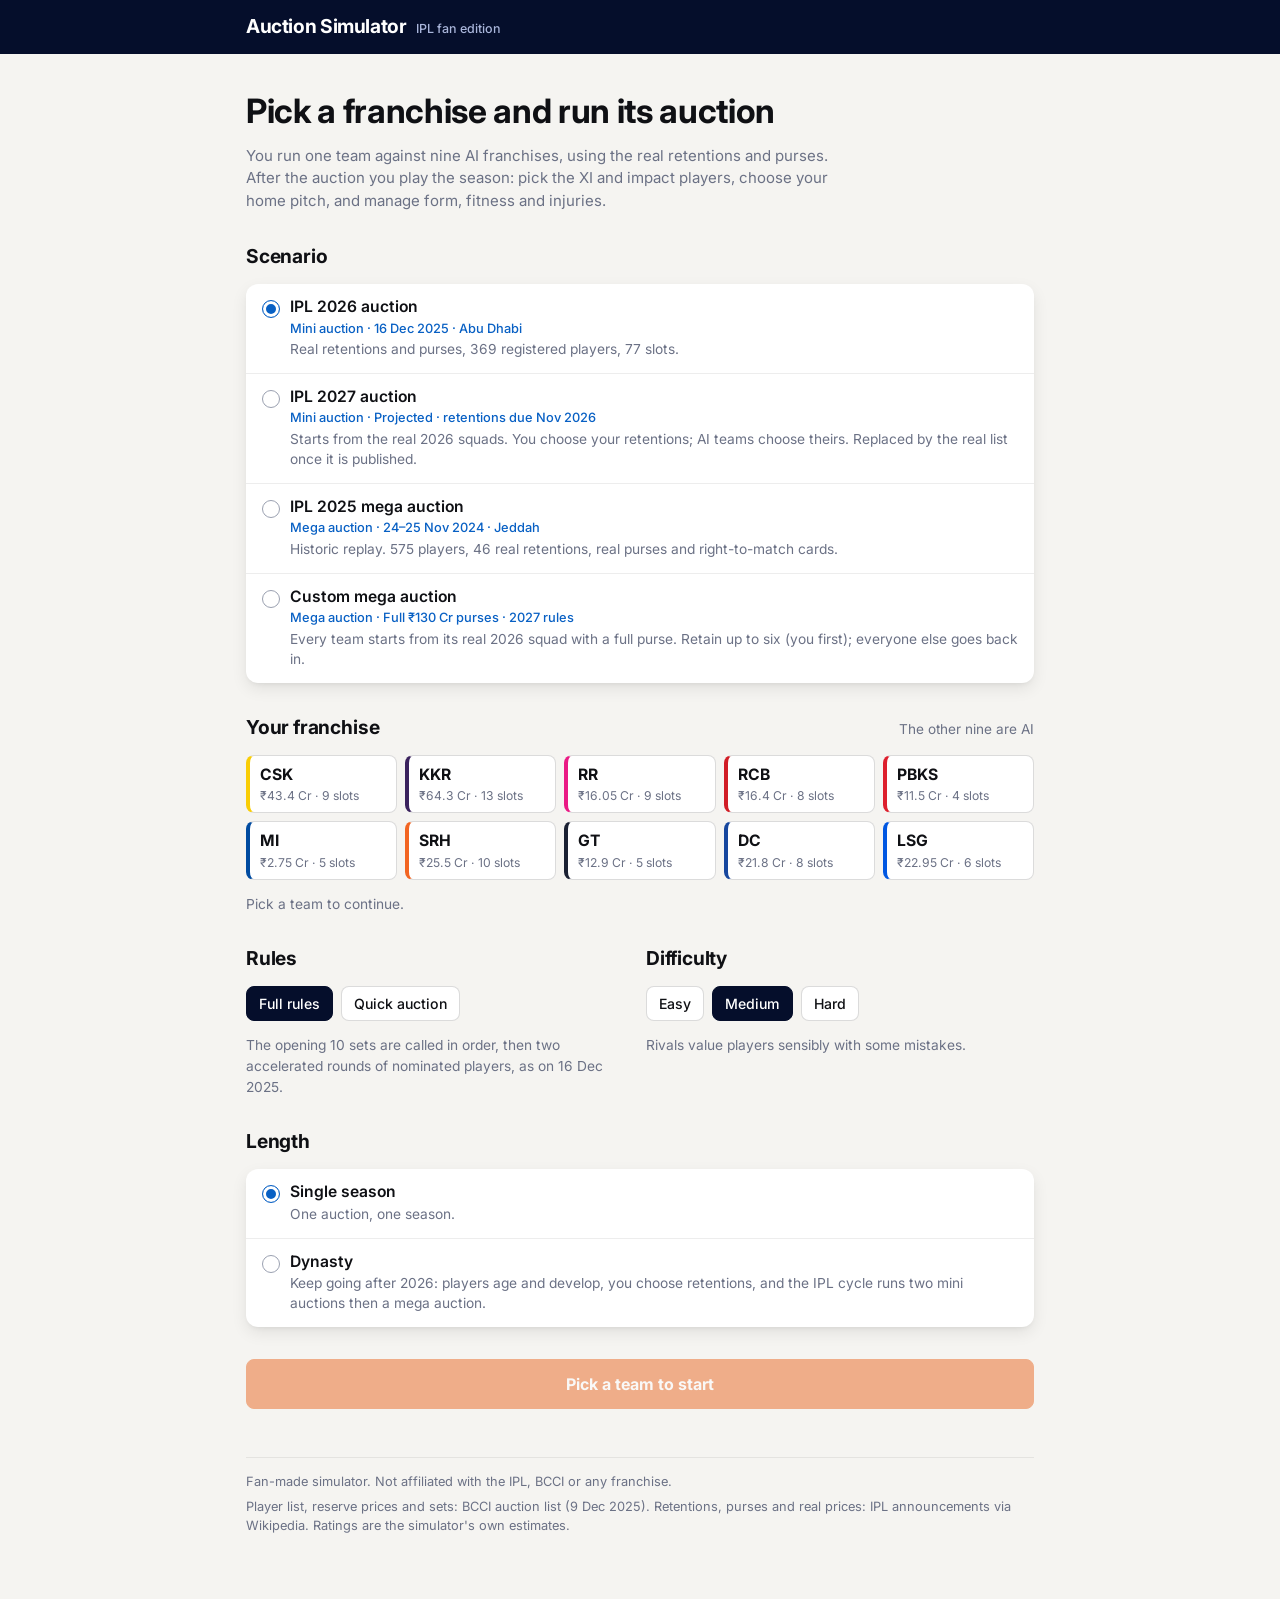
==== index.html @ 77803d9a "IPL Auction Simulator: auction, season, dynasty mode and trade windows Co-Authored-By: Claude Opus 5" ====
<!doctype html>
<html lang="en">
<head>
<meta charset="utf-8">
<meta name="viewport" content="width=device-width, initial-scale=1, viewport-fit=cover">
<title>IPL Auction Simulator</title>
<meta name="description" content="Run one IPL franchise through the real IPL 2026 auction against nine AI teams, then play the season.">
<link rel="preconnect" href="https://fonts.googleapis.com">
<link rel="preconnect" href="https://fonts.gstatic.com" crossorigin>
<link rel="stylesheet" href="https://fonts.googleapis.com/css2?family=Inter:wght@400;500;600;700;800&display=swap">
<link rel="stylesheet" href="css/app.css">
</head>
<body>
<div id="app"><p style="padding:32px 0;color:#8b94a7">Loading the auction room…</p></div>
<script type="module" src="js/ui/app.js"></script>
</body>
</html>
---- css/app.css ----
/* Layout follows a cricket stats site: a slim dark-navy bar on top, then a centred column (max 820px) of
   white cards with soft shadows on an off-white page. One sans family (Inter); weight does the work.
   Tiny uppercase grey labels, outlined chips for filters, blue result text, scorecard tables with a pale
   header row. IPL orange is kept for the main action only; team colours appear as thin stripes. */
:root {
  --navy: #050e2b;
  --navy-2: #0d1d4a;
  --navy-ink: #ffffff;
  --bid-bg: #050e2b;
  --bg: #f5f4f1;
  --surface: #ffffff;
  --surface-2: #f6f6f6;
  --surface-3: #ebebeb;
  --line: rgba(0, 0, 0, 0.14);
  --line-soft: rgba(0, 0, 0, 0.07);
  --text: #0f1014;
  --body: #4b5166;
  --muted: #6b7185;
  --faint: #9aa0b0;
  --accent: #e8590c;
  --accent-hover: #cf4f0a;
  --accent-ink: #ffffff;
  --accent-2: #d99a00;
  --data: #0860c4;
  --purple: #6a3fa3;
  --good: #11804a;
  --warn: #b26a00;
  --bad: #e5332a;
  --shadow: 0 3px 6px -4px rgba(0, 0, 0, 0.12), 0 6px 16px 0 rgba(0, 0, 0, 0.08);
  --font: 'Inter', -apple-system, 'Segoe UI', system-ui, sans-serif;
  --font-display: var(--font);
  --font-body: var(--font);
  --font-mono: ui-monospace, Menlo, monospace;
  --r: 12px;
  --r-sm: 8px;
  color-scheme: light;
}
@media (prefers-color-scheme: dark) {
  :root:not([data-theme="light"]) {
    --navy: #030a20; --navy-2: #0d1d4a; --navy-ink: #ffffff; --bid-bg: #0f2560;
    --bg: #040b1f; --surface: #08132e; --surface-2: #0c1a3c; --surface-3: #14254d;
    --line: rgba(255, 255, 255, 0.16); --line-soft: rgba(255, 255, 255, 0.08); --text: #f2f4f8; --body: #c3cbe0; --muted: #98a3c2; --faint: #6f7ca3;
    --accent: #ff7a2f; --accent-hover: #ff8d4d; --accent-ink: #1b0b00; --accent-2: #f5b82e; --data: #5ea3ff; --purple: #b18cf0;
    --good: #43c47f; --warn: #f0b33a; --bad: #ff6b6b; --shadow: 0 6px 18px rgba(0, 0, 0, 0.35);
    color-scheme: dark;
  }
}
:root[data-theme="dark"] {
  --navy: #030a20; --navy-2: #0d1d4a; --navy-ink: #ffffff; --bid-bg: #0f2560;
  --bg: #040b1f; --surface: #08132e; --surface-2: #0c1a3c; --surface-3: #14254d;
  --line: rgba(255, 255, 255, 0.16); --line-soft: rgba(255, 255, 255, 0.08); --text: #f2f4f8; --body: #c3cbe0; --muted: #98a3c2; --faint: #6f7ca3;
  --accent: #ff7a2f; --accent-hover: #ff8d4d; --accent-ink: #1b0b00; --accent-2: #f5b82e; --data: #5ea3ff; --purple: #b18cf0;
  --good: #43c47f; --warn: #f0b33a; --bad: #ff6b6b; --shadow: 0 6px 18px rgba(0, 0, 0, 0.35);
  color-scheme: dark;
}

* { box-sizing: border-box; }
html, body { margin: 0; }
body { background: var(--bg); color: var(--body); font: 15px/1.5 var(--font); -webkit-font-smoothing: antialiased; min-height: 100vh; }
button, input, select, textarea { font: inherit; color: inherit; }
a { color: var(--data); text-decoration: none; }
a:hover { text-decoration: underline; }
:focus-visible { outline: 2px solid var(--data); outline-offset: 2px; }
.num, .money, td.r { font-variant-numeric: tabular-nums; }
.mono { font-family: var(--font-mono); font-size: 0.8em; }
.muted { color: var(--muted); }
.good { color: var(--good); } .bad { color: var(--bad); } .gold, .accent { color: var(--accent); } .warn { color: var(--warn); }
strong { color: var(--text); font-weight: 600; }

#app { max-width: 820px; margin: 0 auto; padding-inline: 16px; padding-block: 0 64px; }

/* ---------- type ---------- */
h1, h2, h3 { color: var(--text); margin: 0; text-wrap: balance; letter-spacing: -0.01em; }
h1 { font: 700 clamp(1.6rem, 4.5vw, 2.1rem)/1.15 var(--font); }
h2 { font: 700 1.35rem/1.2 var(--font); }
h3 { font: 600 1.05rem/1.3 var(--font); }
.display { font-weight: 700; color: var(--text); }
/* Small uppercase grey labels, as on match cards ("RESULT", "LIVE"). */
.eyebrow { font: 600 0.69rem/1.2 var(--font); color: var(--muted); text-transform: uppercase; letter-spacing: 0.03em; }
p { margin: 0; max-width: 68ch; }

/* ---------- structure ---------- */
.stack { display: flex; flex-direction: column; gap: 14px; }
.stack-lg { display: flex; flex-direction: column; gap: 32px; }
.row { display: flex; gap: 10px; align-items: center; flex-wrap: wrap; }
.spread { display: flex; justify-content: space-between; align-items: center; gap: 12px; flex-wrap: wrap; }
.grid-2 { display: grid; grid-template-columns: repeat(auto-fit, minmax(240px, 1fr)); gap: 12px; }
.grid-3 { display: grid; grid-template-columns: repeat(auto-fit, minmax(170px, 1fr)); gap: 12px; }
.panel { background: var(--surface); border-radius: var(--r); padding: 16px; min-width: 0; box-shadow: var(--shadow); }
.panel-flat { background: var(--surface); border-radius: var(--r); padding: 12px 16px; min-width: 0; box-shadow: var(--shadow); }
.section-head { display: flex; align-items: baseline; justify-content: space-between; gap: 12px; padding-bottom: 2px; }
.section-head h3 { font: 700 1.2rem/1.25 var(--font); color: var(--text); }
.scroll-x { overflow-x: auto; -webkit-overflow-scrolling: touch; }

/* Header: slim dark-navy bar across the full width. */
.masthead {
  display: flex; align-items: center; justify-content: space-between; gap: 12px; min-height: 54px; margin-bottom: 24px;
  background: var(--navy); color: var(--navy-ink); box-shadow: 0 0 0 100vmax var(--navy); clip-path: inset(0 -100vmax);
}
.masthead .tag { color: #c7d0ea; font-weight: 500; font-size: 0.85rem; }
.brand { display: flex; align-items: baseline; gap: 10px; text-decoration: none; color: var(--navy-ink); }
.brand:hover { text-decoration: none; }
.brand-name { font: 700 1.2rem/1 var(--font); letter-spacing: -0.02em; }
.brand-sub { font: 500 0.78rem/1 var(--font); color: #a9b5da; }

/* ---------- controls ---------- */
.btn {
  appearance: none; border: 1px solid var(--line); background: var(--surface); color: var(--text); border-radius: var(--r-sm);
  padding: 8px 16px; font-weight: 600; cursor: pointer; display: inline-flex; align-items: center; justify-content: center; gap: 8px;
  min-height: 42px; text-align: center; transition: background 0.12s, border-color 0.12s;
}
.btn:hover:not(:disabled) { background: var(--surface-2); }
.btn:disabled { opacity: 0.45; cursor: not-allowed; }
.btn-primary { background: var(--accent); border-color: var(--accent); color: var(--accent-ink); }
.btn-primary:hover:not(:disabled) { background: var(--accent-hover); border-color: var(--accent-hover); }
.btn-ghost { background: transparent; border-color: transparent; color: var(--data); }
.btn-ghost:hover:not(:disabled) { background: var(--surface-2); }
.btn-sm { min-height: 32px; padding: 4px 12px; font-size: 0.86rem; }
.btn-block { width: 100%; }

/* Filters and toggles are a row of outlined chips. */
.seg { align-self: flex-start; display: inline-flex; flex-wrap: wrap; gap: 8px; }
.seg button { border: 1px solid var(--line); background: var(--surface); padding: 6px 12px; cursor: pointer; font-weight: 500; font-size: 0.88rem; min-height: 34px; color: var(--text); border-radius: var(--r-sm); }
.seg button:hover { background: var(--surface-2); }
.seg button[aria-pressed="true"] { background: var(--navy); border-color: var(--navy); color: var(--navy-ink); }
:root[data-theme="dark"] .seg button[aria-pressed="true"] { background: var(--navy-ink); border-color: var(--navy-ink); color: var(--navy); }
@media (prefers-color-scheme: dark) { :root:not([data-theme="light"]) .seg button[aria-pressed="true"] { background: var(--navy-ink); border-color: var(--navy-ink); color: var(--navy); } }

/* Choices: one card, rows inside with a radio marker. */
.choice-grid { display: flex; flex-direction: column; background: var(--surface); border-radius: var(--r); box-shadow: var(--shadow); overflow: hidden; }
.choice {
  position: relative; text-align: left; border: 0; border-bottom: 1px solid var(--line-soft); background: transparent; border-radius: 0;
  padding: 13px 16px 13px 44px; cursor: pointer; display: flex; flex-direction: column; gap: 2px; min-width: 0;
}
.choice:last-child { border-bottom: 0; }
.choice::before { content: ''; position: absolute; left: 16px; top: 16px; width: 16px; height: 16px; border-radius: 50%; border: 1.5px solid var(--faint); background: var(--surface); }
.choice:hover:not(:disabled) { background: var(--surface-2); }
.choice[aria-pressed="true"]::before { border-color: var(--data); box-shadow: inset 0 0 0 3px var(--surface), inset 0 0 0 8px var(--data); }
.choice:disabled { cursor: not-allowed; opacity: 0.5; }
.choice .title { font: 600 0.98rem/1.3 var(--font); color: var(--text); }
.choice small { color: var(--muted); font-size: 0.86rem; line-height: 1.45; }
.choice small.when { color: var(--data); font-weight: 500; font-size: 0.8rem; }

/* Labels are quiet text separated by dots. */
.tag { display: inline; font: 500 0.78rem/1.3 var(--font); color: var(--muted); white-space: nowrap; }
.tag + .tag::before { content: '·'; margin: 0 6px; color: var(--faint); }
.tag-gold, .tag-accent { color: var(--accent); }
.tag-good { color: var(--good); }
.tag-bad { color: var(--bad); }
.tag-warn { color: var(--warn); }
.tag-data { color: var(--data); }
.os { font: 600 0.62rem/1 var(--font); color: var(--muted); border: 1px solid var(--line); border-radius: 4px; padding: 1px 3px; vertical-align: 0.15em; margin-left: 4px; }

/* Team picks: chips with a team-colour stripe. */
.team-grid { display: grid; grid-template-columns: repeat(5, minmax(0, 1fr)); gap: 8px; }
@media (max-width: 560px) { .team-grid { grid-template-columns: repeat(2, minmax(0, 1fr)); } }
.team-pick { text-align: left; border: 1px solid var(--line); border-left: 4px solid var(--c1, var(--line)); border-radius: var(--r-sm); background: var(--surface); padding: 8px 10px; cursor: pointer; display: flex; gap: 8px; align-items: flex-start; }
.team-pick .badge { display: none; }
.team-pick:hover { background: var(--surface-2); }
.team-pick[aria-pressed="true"] { border-color: var(--data); border-left-color: var(--c1); box-shadow: 0 0 0 1px var(--data); }
.team-pick strong { font: 700 0.98rem/1.1 var(--font); }
.team-pick .nm { font-size: 0.76rem; line-height: 1.3; color: var(--muted); margin-top: 2px; }

/* Team colour mark: a thin two-tone stripe. */
.badge { --c1: #444; --c2: #888; flex: none; display: inline-block; width: 5px; height: 32px; border-radius: 2px; background: linear-gradient(var(--c1) 0 72%, var(--c2) 72%); vertical-align: middle; }
.badge-sm { width: 4px; height: 1.1em; }
.chip { display: inline-flex; align-items: center; gap: 7px; font-weight: 600; color: var(--text); }

/* ---------- tables (scorecard style) ---------- */
table { border-collapse: collapse; width: 100%; font-size: 0.9rem; }
th { text-align: left; font: 600 0.7rem/1.2 var(--font); color: var(--muted); text-transform: uppercase; letter-spacing: 0.02em; padding: 8px; background: var(--surface-2); white-space: nowrap; }
td { padding: 9px 8px; border-bottom: 1px solid var(--line-soft); vertical-align: middle; color: var(--text); }
td.r, th.r { text-align: right; }
td.muted, td .muted { color: var(--muted); }
tr.me td { background: color-mix(in srgb, var(--data) 7%, var(--surface)); }
tr.me td:first-child { box-shadow: inset 3px 0 0 var(--data); }
tr:last-child td { border-bottom: 0; }

/* ---------- purse strip ---------- */
.strip { position: sticky; top: env(safe-area-inset-top, 0px); z-index: 5; margin-inline: -16px; margin-top: -24px; margin-bottom: 4px; padding: 9px 16px; background: var(--surface); box-shadow: 0 1px 0 var(--line-soft), 0 4px 10px -8px rgba(0, 0, 0, 0.3); }
.strip-inner { display: flex; gap: 14px; align-items: center; justify-content: space-between; flex-wrap: wrap; }
.stat { display: flex; flex-direction: column; gap: 3px; min-width: 0; }
.stat .k { font: 600 0.66rem/1.2 var(--font); color: var(--muted); text-transform: uppercase; letter-spacing: 0.03em; }
.stat .v { font: 700 1.2rem/1 var(--font); color: var(--text); font-variant-numeric: tabular-nums; letter-spacing: -0.01em; }
.stat .v.accent, .stat .v.gold { color: var(--data); }
.stats { display: flex; gap: 24px; flex-wrap: wrap; }

/* ---------- meters (form, fitness, chemistry) ---------- */
.meter { display: inline-grid; grid-template-columns: repeat(10, 1fr); gap: 2px; width: 64px; height: 6px; vertical-align: middle; }
.meter > i { background: var(--surface-3); border-radius: 1px; }
.meter > i.on { background: var(--m, var(--data)); }
.meter-lg { width: 130px; height: 8px; }
.meter-l { display: inline-flex; align-items: center; gap: 6px; margin-right: 14px; font-size: 0.76rem; color: var(--muted); white-space: nowrap; }
.meter-l .ml { font-weight: 600; text-transform: uppercase; letter-spacing: 0.03em; font-size: 0.64rem; }
.meter-l .mv { color: var(--text); font-weight: 600; min-width: 2.4em; }
tr.group td { background: transparent; padding: 14px 8px 6px; font: 700 0.7rem/1.2 var(--font); text-transform: uppercase; letter-spacing: 0.04em; color: var(--data); border-bottom: 1px solid var(--line-soft); }
.meter-row { display: grid; grid-template-columns: auto 1fr auto; gap: 10px; align-items: center; font-size: 0.86rem; }

/* ---------- lot card ---------- */
.lot { position: relative; background: var(--surface); border-radius: var(--r); overflow: hidden; box-shadow: var(--shadow); }
.lot-top { padding: 16px 18px 12px; display: flex; flex-direction: column; gap: 8px; }
.lot-meta { display: flex; gap: 0; flex-wrap: wrap; align-items: center; }
.lot-name { font: 800 clamp(1.9rem, 6.5vw, 2.6rem)/1.05 var(--font); color: var(--text); letter-spacing: -0.025em; }
.lot-sub { color: var(--muted); font-size: 0.92rem; }
.bars { display: grid; grid-template-columns: auto 1fr auto; gap: 6px 10px; align-items: center; font-size: 0.84rem; color: var(--muted); }
.bars .num { color: var(--text); font-weight: 600; }
.bar { height: 6px; background: var(--surface-3); border-radius: 3px; overflow: hidden; }
.bar > i { display: block; height: 100%; background: var(--faint); border-radius: 3px; }
.bar.hi > i { background: var(--data); }
.lot-bid { padding: 14px 18px 16px; display: grid; grid-template-columns: 1fr auto; gap: 14px; align-items: end; background: var(--bid-bg); color: var(--navy-ink); }
.lot-bid .eyebrow, .lot-bid .muted, .lot-bid .why { color: #b4bfdf; }
.lot-bid strong, .lot-bid .holder { color: var(--navy-ink); }
.lot-bid .tag { color: #9ec5ff; }
.lot-bid .btn:not(.btn-primary) { background: transparent; color: var(--navy-ink); border-color: rgba(255, 255, 255, 0.28); }
.lot-bid .btn:not(.btn-primary):hover:not(:disabled) { background: rgba(255, 255, 255, 0.08); }
.price { font: 800 clamp(2.4rem, 10vw, 3.4rem)/0.95 var(--font); font-variant-numeric: tabular-nums; color: #ffffff; letter-spacing: -0.03em; }
.holder { display: flex; align-items: center; gap: 8px; min-height: 30px; font-weight: 600; }
.clock { height: 3px; background: var(--surface-3); }
.clock > i { display: block; height: 100%; width: 100%; background: var(--accent); transform-origin: left; }
.bid-actions { display: grid; grid-template-columns: 1fr auto; gap: 10px; }
.bid-btn { font: 700 1rem/1 var(--font); min-height: 50px; }
.why { font-size: 0.84rem; color: var(--muted); min-height: 1.3em; }

/* Sold banner in the buying team's colours. */
.stamp { position: absolute; inset: 0; display: flex; align-items: center; pointer-events: none; background: color-mix(in srgb, var(--surface) 55%, transparent); }
.stamp > div {
  width: 100%; padding: 14px 18px; background: var(--c1, var(--navy)); color: #fff; border-bottom: 4px solid var(--c2, var(--accent));
  font: 700 clamp(1.15rem, 4vw, 1.5rem)/1.2 var(--font); text-shadow: 0 1px 0 rgba(0, 0, 0, 0.3); animation: slide 0.22s ease-out both;
}
.stamp.unsold > div { background: var(--surface-3); color: var(--muted); border-bottom-color: var(--line); text-shadow: none; }
.stamp.paused { background: color-mix(in srgb, var(--surface) 80%, transparent); }
.stamp.paused > div { background: var(--navy); border-bottom-color: var(--data); animation: none; }
.stamp small { display: block; font: 500 0.85rem/1.3 var(--font); margin-top: 4px; opacity: 0.9; }
@keyframes slide { from { transform: translateX(-12px); opacity: 0; } to { transform: none; opacity: 1; } }

.rtm-panel { position: absolute; inset: 0; display: grid; place-items: center; padding: 16px; background: color-mix(in srgb, var(--surface) 88%, transparent); }
.rtm-panel > div { max-width: 460px; width: 100%; display: flex; flex-direction: column; gap: 12px; background: var(--surface); border-radius: var(--r); box-shadow: var(--shadow), 0 0 0 1px var(--line-soft); padding: 18px; }

/* Tabs: text with a blue underline. */
.tabs { display: flex; gap: 0; border-bottom: 1px solid var(--line-soft); overflow-x: auto; }
.tabs button { background: none; border: 0; border-bottom: 2px solid transparent; padding: 10px 14px; font-weight: 500; color: var(--muted); cursor: pointer; white-space: nowrap; }
.tabs button:hover { color: var(--text); }
.tabs button[aria-selected="true"] { color: var(--text); font-weight: 600; border-bottom-color: var(--data); }
.tab-body { border-top-left-radius: 0; border-top-right-radius: 0; }

.feed { display: flex; flex-direction: column; }
.feed-item { display: grid; grid-template-columns: auto 1fr auto; gap: 10px; align-items: center; padding: 9px 0; border-bottom: 1px solid var(--line-soft); font-size: 0.9rem; color: var(--text); }
.feed-item:last-child { border-bottom: 0; }

.notice { background: var(--surface); border-radius: var(--r-sm); box-shadow: inset 3px 0 0 var(--data), 0 0 0 1px var(--line-soft); padding: 9px 12px; font-size: 0.9rem; }
.notice.bad { box-shadow: inset 3px 0 0 var(--bad), 0 0 0 1px var(--line-soft); }
.notice.warn { box-shadow: inset 3px 0 0 var(--warn), 0 0 0 1px var(--line-soft); }
.notice.good { box-shadow: inset 3px 0 0 var(--good), 0 0 0 1px var(--line-soft); }

/* ---------- results ---------- */
.grade { font: 800 5rem/0.9 var(--font); color: var(--text); letter-spacing: -0.04em; }
.prob { display: grid; grid-template-columns: 56px 1fr 52px 1fr; gap: 8px 10px; align-items: center; font-size: 0.88rem; }
.prob .bar { height: 8px; }
.share-img { width: 100%; max-width: 100%; border-radius: var(--r); box-shadow: var(--shadow); display: block; }

/* ---------- season ---------- */
.match-card { display: grid; grid-template-columns: 1fr auto 1fr; gap: 12px; align-items: center; text-align: center; }
.match-card .side { display: flex; flex-direction: column; align-items: center; gap: 6px; min-width: 0; }
.match-card .badge { width: 36px; height: 4px; background: linear-gradient(90deg, var(--c1) 0 72%, var(--c2) 72%); }
.vs { font: 600 0.8rem/1 var(--font); color: var(--faint); text-transform: uppercase; }
.score { font: 800 1.8rem/1 var(--font); font-variant-numeric: tabular-nums; color: var(--text); letter-spacing: -0.02em; }
.pick-row { display: grid; grid-template-columns: auto 1fr auto auto; gap: 10px; align-items: center; padding: 9px 0; border-bottom: 1px solid var(--line-soft); }
.pick-row:last-child { border-bottom: 0; }
.pick-row input { width: 18px; height: 18px; accent-color: var(--data); }
.pick-row.out { opacity: 0.5; }
.order-btns { display: flex; gap: 4px; }
.drag-handle { display: inline-flex; align-items: center; gap: 4px; width: 34px; padding: 6px 0; cursor: grab; touch-action: none; user-select: none; }
.drag-handle::before { content: ''; width: 8px; height: 14px; background: radial-gradient(circle, var(--faint) 1.2px, transparent 1.6px) 0 0 / 4px 4.6px; }
.xi-row { position: relative; background: var(--surface); }
.xi-row.dragging { z-index: 2; box-shadow: var(--shadow); opacity: 0.95; cursor: grabbing; }
.xi-row.drop-here { box-shadow: inset 0 2px 0 var(--data); }
.order-btns button { width: 30px; height: 30px; border-radius: 6px; border: 1px solid var(--line); background: var(--surface); cursor: pointer; color: var(--text); }
.order-btns button:hover:not(:disabled) { background: var(--surface-2); }
.card-table td:first-child { max-width: 0; width: 55%; }
.card-table .how { display: block; color: var(--muted); font-size: 0.78rem; white-space: nowrap; overflow: hidden; text-overflow: ellipsis; }
.trophy { text-align: center; padding: 26px 16px; background: var(--navy); color: var(--navy-ink); border-radius: var(--r); box-shadow: var(--shadow); }
.trophy h1, .trophy .eyebrow { color: #ffffff; }
.trophy .muted { color: #b4bfdf; }
.trophy .tag { color: #ffd38a; }
.trophy .badge { width: 44px; height: 4px; background: linear-gradient(90deg, var(--c1) 0 72%, var(--c2) 72%); }
.sub-line { display: block; color: var(--muted); font-size: 0.8rem; line-height: 1.4; }

.footer { margin-top: 48px; color: var(--muted); font-size: 0.8rem; border-top: 1px solid var(--line-soft); padding-top: 14px; display: flex; flex-direction: column; gap: 6px; }
.sr-only { position: absolute; width: 1px; height: 1px; overflow: hidden; clip: rect(0 0 0 0); white-space: nowrap; }

@media (max-width: 480px) {
  .lot-bid { grid-template-columns: 1fr; }
  .stats { gap: 14px; }
  .prob { grid-template-columns: 46px 1fr 44px 1fr; }
  .hide-sm { display: none; }
  .pick-row { grid-template-columns: auto 1fr auto; }
  .brand-sub { display: none; }
}
@media (prefers-reduced-motion: reduce) {
  *, *::before, *::after { animation-duration: 0.01ms !important; transition-duration: 0.01ms !important; }
}
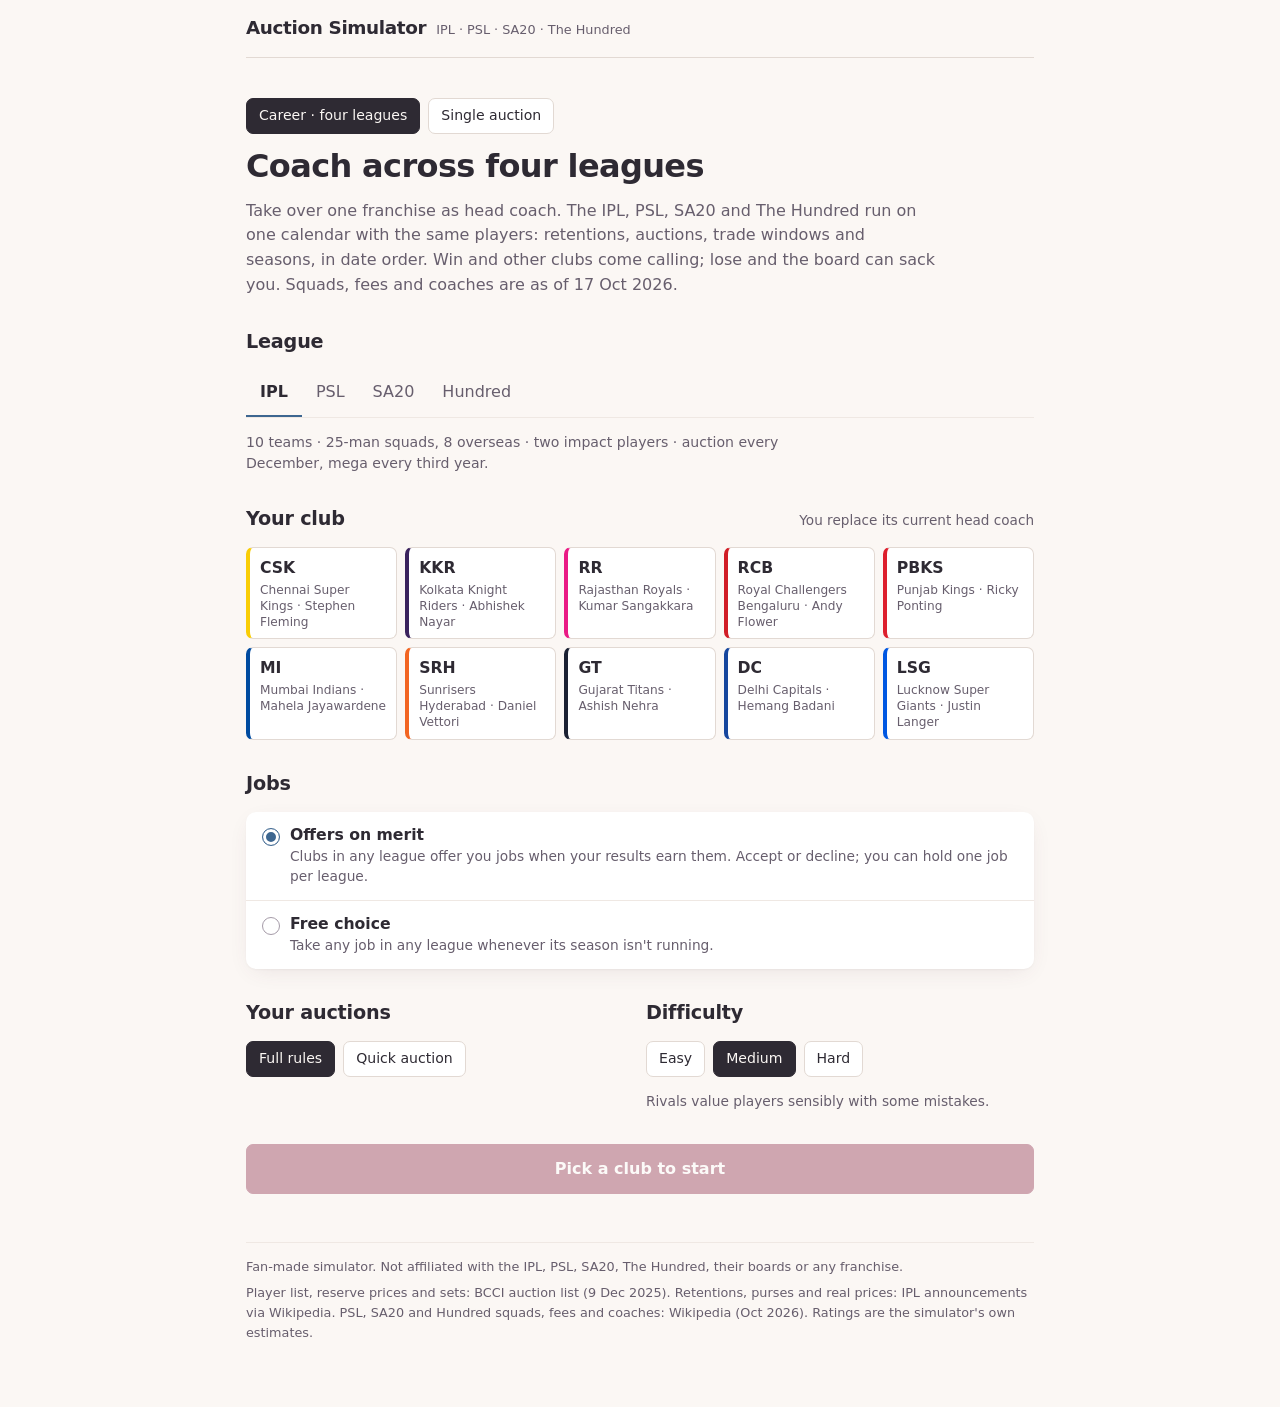
==== commit cad48301: "Career mode: PSL, SA20 and The Hundred on one calendar, coaches, loyalty, AI trades; calmer design -" ====
--- a/index.html
+++ b/index.html
@@ -4,14 +4,21 @@
 <meta charset="utf-8">
 <meta name="viewport" content="width=device-width, initial-scale=1, viewport-fit=cover">
 <title>IPL Auction Simulator</title>
-<meta name="description" content="Run one IPL franchise through the real IPL 2026 auction against nine AI teams, then play the season.">
-<link rel="preconnect" href="https://fonts.googleapis.com">
-<link rel="preconnect" href="https://fonts.gstatic.com" crossorigin>
-<link rel="stylesheet" href="https://fonts.googleapis.com/css2?family=Inter:wght@400;500;600;700;800&display=swap">
+<meta name="description" content="Coach across the IPL, PSL, SA20 and The Hundred: auctions, trades, seasons and a career that can take you anywhere, or run one IPL auction.">
 <link rel="stylesheet" href="css/app.css">
 </head>
 <body>
 <div id="app"><p style="padding:32px 0;color:#8b94a7">Loading the auction room…</p></div>
 <script type="module" src="js/ui/app.js"></script>
+<script>
+// Vercel Web Analytics and Speed Insights. The scripts only exist on Vercel, so skip them locally and on GitHub Pages.
+if (!/^(localhost|127\.0\.0\.1)$|\.github\.io$/.test(location.hostname)) {
+  window.va = window.va || function () { (window.vaq = window.vaq || []).push(arguments); };
+  window.si = window.si || function () { (window.siq = window.siq || []).push(arguments); };
+  for (const src of ['/_vercel/insights/script.js', '/_vercel/speed-insights/script.js']) {
+    const s = document.createElement('script'); s.defer = true; s.src = src; document.body.appendChild(s);
+  }
+}
+</script>
 </body>
 </html>
--- a/css/app.css
+++ b/css/app.css
@@ -1,62 +1,61 @@
-/* Layout follows a cricket stats site: a slim dark-navy bar on top, then a centred column (max 820px) of
-   white cards with soft shadows on an off-white page. One sans family (Inter); weight does the work.
-   Tiny uppercase grey labels, outlined chips for filters, blue result text, scorecard tables with a pale
-   header row. IPL orange is kept for the main action only; team colours appear as thin stripes. */
+/* Calm, warm and plain: an off-white page, white cards with a soft warm shadow, gently rounded corners,
+   one muted rose accent for the main action and a slate blue for data. No gradients. System fonts.
+   Team colours appear only as small two-tone marks. */
 :root {
-  --navy: #050e2b;
-  --navy-2: #0d1d4a;
-  --navy-ink: #ffffff;
-  --bid-bg: #050e2b;
-  --bg: #f5f4f1;
+  --navy: #2e2a33;           /* ink panels: the bid box, the trophy card */
+  --navy-2: #3a3540;
+  --navy-ink: #fbf7f4;
+  --bid-bg: #2e2a33;
+  --bg: #fbf7f4;
   --surface: #ffffff;
-  --surface-2: #f6f6f6;
-  --surface-3: #ebebeb;
-  --line: rgba(0, 0, 0, 0.14);
-  --line-soft: rgba(0, 0, 0, 0.07);
-  --text: #0f1014;
-  --body: #4b5166;
-  --muted: #6b7185;
-  --faint: #9aa0b0;
-  --accent: #e8590c;
-  --accent-hover: #cf4f0a;
+  --surface-2: #f7f2ee;
+  --surface-3: #ece4df;
+  --line: #e2d9d3;
+  --line-soft: #efe8e3;
+  --text: #2e2a33;
+  --body: #4a4350;
+  --muted: #675e6d;
+  --faint: #a59ba8;
+  --accent: #9a4560;
+  --accent-hover: #873a53;
   --accent-ink: #ffffff;
-  --accent-2: #d99a00;
-  --data: #0860c4;
-  --purple: #6a3fa3;
-  --good: #11804a;
-  --warn: #b26a00;
-  --bad: #e5332a;
-  --shadow: 0 3px 6px -4px rgba(0, 0, 0, 0.12), 0 6px 16px 0 rgba(0, 0, 0, 0.08);
-  --font: 'Inter', -apple-system, 'Segoe UI', system-ui, sans-serif;
-  --font-display: var(--font);
+  --accent-2: #b7791f;
+  --data: #3d6690;
+  --purple: #6b4f9a;
+  --good: #2f7d5b;
+  --warn: #a8661b;
+  --bad: #b8433a;
+  --shadow: 0 1px 2px rgba(60, 40, 50, 0.04), 0 6px 24px -8px rgba(90, 60, 75, 0.14);
+  --font: -apple-system, 'SF Pro Text', 'Segoe UI', system-ui, Roboto, 'Helvetica Neue', Arial, sans-serif;
+  --font-display: -apple-system, 'SF Pro Display', 'Segoe UI', system-ui, Roboto, sans-serif;
   --font-body: var(--font);
   --font-mono: ui-monospace, Menlo, monospace;
-  --r: 12px;
-  --r-sm: 8px;
+  --r: 10px;
+  --r-sm: 7px;
   color-scheme: light;
 }
 @media (prefers-color-scheme: dark) {
   :root:not([data-theme="light"]) {
-    --navy: #030a20; --navy-2: #0d1d4a; --navy-ink: #ffffff; --bid-bg: #0f2560;
-    --bg: #040b1f; --surface: #08132e; --surface-2: #0c1a3c; --surface-3: #14254d;
-    --line: rgba(255, 255, 255, 0.16); --line-soft: rgba(255, 255, 255, 0.08); --text: #f2f4f8; --body: #c3cbe0; --muted: #98a3c2; --faint: #6f7ca3;
-    --accent: #ff7a2f; --accent-hover: #ff8d4d; --accent-ink: #1b0b00; --accent-2: #f5b82e; --data: #5ea3ff; --purple: #b18cf0;
-    --good: #43c47f; --warn: #f0b33a; --bad: #ff6b6b; --shadow: 0 6px 18px rgba(0, 0, 0, 0.35);
+    --navy: #151318; --navy-2: #2a262e; --navy-ink: #f4efec; --bid-bg: #151318;
+    --bg: #1d1a20; --surface: #26222a; --surface-2: #2e2a33; --surface-3: #3a3540;
+    --line: #3d3842; --line-soft: #322d37; --text: #f4efec; --body: #d8d0d4; --muted: #ab9fae; --faint: #7d7280;
+    --accent: #d88aa2; --accent-hover: #e39db2; --accent-ink: #261018; --accent-2: #e2ad5c; --data: #8fb4da; --purple: #b8a0e6;
+    --good: #6cc49a; --warn: #e2ad5c; --bad: #ec8a80; --shadow: 0 1px 2px rgba(0, 0, 0, 0.3), 0 8px 24px -10px rgba(0, 0, 0, 0.5);
     color-scheme: dark;
   }
 }
 :root[data-theme="dark"] {
-  --navy: #030a20; --navy-2: #0d1d4a; --navy-ink: #ffffff; --bid-bg: #0f2560;
-  --bg: #040b1f; --surface: #08132e; --surface-2: #0c1a3c; --surface-3: #14254d;
-  --line: rgba(255, 255, 255, 0.16); --line-soft: rgba(255, 255, 255, 0.08); --text: #f2f4f8; --body: #c3cbe0; --muted: #98a3c2; --faint: #6f7ca3;
-  --accent: #ff7a2f; --accent-hover: #ff8d4d; --accent-ink: #1b0b00; --accent-2: #f5b82e; --data: #5ea3ff; --purple: #b18cf0;
-  --good: #43c47f; --warn: #f0b33a; --bad: #ff6b6b; --shadow: 0 6px 18px rgba(0, 0, 0, 0.35);
+  --navy: #151318; --navy-2: #2a262e; --navy-ink: #f4efec; --bid-bg: #151318;
+  --bg: #1d1a20; --surface: #26222a; --surface-2: #2e2a33; --surface-3: #3a3540;
+  --line: #3d3842; --line-soft: #322d37; --text: #f4efec; --body: #d8d0d4; --muted: #ab9fae; --faint: #7d7280;
+  --accent: #d88aa2; --accent-hover: #e39db2; --accent-ink: #261018; --accent-2: #e2ad5c; --data: #8fb4da; --purple: #b8a0e6;
+  --good: #6cc49a; --warn: #e2ad5c; --bad: #ec8a80; --shadow: 0 1px 2px rgba(0, 0, 0, 0.3), 0 8px 24px -10px rgba(0, 0, 0, 0.5);
   color-scheme: dark;
 }
 
 * { box-sizing: border-box; }
 html, body { margin: 0; }
-body { background: var(--bg); color: var(--body); font: 15px/1.5 var(--font); -webkit-font-smoothing: antialiased; min-height: 100vh; }
+body { background: var(--bg); color: var(--body); font: 16px/1.55 var(--font); -webkit-font-smoothing: antialiased; min-height: 100vh; }
 button, input, select, textarea { font: inherit; color: inherit; }
 a { color: var(--data); text-decoration: none; }
 a:hover { text-decoration: underline; }
@@ -71,9 +70,9 @@
 
 /* ---------- type ---------- */
 h1, h2, h3 { color: var(--text); margin: 0; text-wrap: balance; letter-spacing: -0.01em; }
-h1 { font: 700 clamp(1.6rem, 4.5vw, 2.1rem)/1.15 var(--font); }
-h2 { font: 700 1.35rem/1.2 var(--font); }
-h3 { font: 600 1.05rem/1.3 var(--font); }
+h1 { font: 600 clamp(1.6rem, 4.5vw, 2rem)/1.15 var(--font-display); letter-spacing: -0.02em; }
+h2 { font: 600 1.35rem/1.2 var(--font-display); letter-spacing: -0.015em; }
+h3 { font: 600 1.05rem/1.3 var(--font-display); }
 .display { font-weight: 700; color: var(--text); }
 /* Small uppercase grey labels, as on match cards ("RESULT", "LIVE"). */
 .eyebrow { font: 600 0.69rem/1.2 var(--font); color: var(--muted); text-transform: uppercase; letter-spacing: 0.03em; }
@@ -92,16 +91,16 @@
 .section-head h3 { font: 700 1.2rem/1.25 var(--font); color: var(--text); }
 .scroll-x { overflow-x: auto; -webkit-overflow-scrolling: touch; }
 
-/* Header: slim dark-navy bar across the full width. */
+/* Header: a quiet line of text over a hairline, like a document's running head. */
 .masthead {
-  display: flex; align-items: center; justify-content: space-between; gap: 12px; min-height: 54px; margin-bottom: 24px;
-  background: var(--navy); color: var(--navy-ink); box-shadow: 0 0 0 100vmax var(--navy); clip-path: inset(0 -100vmax);
-}
-.masthead .tag { color: #c7d0ea; font-weight: 500; font-size: 0.85rem; }
-.brand { display: flex; align-items: baseline; gap: 10px; text-decoration: none; color: var(--navy-ink); }
+  display: flex; align-items: center; justify-content: space-between; gap: 12px; min-height: 58px; margin-bottom: 26px;
+  border-bottom: 1px solid var(--line);
+}
+.masthead .tag { color: var(--muted); font-weight: 500; font-size: 0.85rem; }
+.brand { display: flex; align-items: baseline; gap: 10px; text-decoration: none; color: var(--text); }
 .brand:hover { text-decoration: none; }
-.brand-name { font: 700 1.2rem/1 var(--font); letter-spacing: -0.02em; }
-.brand-sub { font: 500 0.78rem/1 var(--font); color: #a9b5da; }
+.brand-name { font: 600 1.15rem/1 var(--font-display); letter-spacing: -0.02em; }
+.brand-sub { font: 500 0.8rem/1 var(--font); color: var(--muted); }
 
 /* ---------- controls ---------- */
 .btn {
@@ -122,9 +121,7 @@
 .seg { align-self: flex-start; display: inline-flex; flex-wrap: wrap; gap: 8px; }
 .seg button { border: 1px solid var(--line); background: var(--surface); padding: 6px 12px; cursor: pointer; font-weight: 500; font-size: 0.88rem; min-height: 34px; color: var(--text); border-radius: var(--r-sm); }
 .seg button:hover { background: var(--surface-2); }
-.seg button[aria-pressed="true"] { background: var(--navy); border-color: var(--navy); color: var(--navy-ink); }
-:root[data-theme="dark"] .seg button[aria-pressed="true"] { background: var(--navy-ink); border-color: var(--navy-ink); color: var(--navy); }
-@media (prefers-color-scheme: dark) { :root:not([data-theme="light"]) .seg button[aria-pressed="true"] { background: var(--navy-ink); border-color: var(--navy-ink); color: var(--navy); } }
+.seg button[aria-pressed="true"] { background: var(--text); border-color: var(--text); color: var(--bg); }
 
 /* Choices: one card, rows inside with a radio marker. */
 .choice-grid { display: flex; flex-direction: column; background: var(--surface); border-radius: var(--r); box-shadow: var(--shadow); overflow: hidden; }
@@ -162,8 +159,8 @@
 .team-pick .nm { font-size: 0.76rem; line-height: 1.3; color: var(--muted); margin-top: 2px; }
 
 /* Team colour mark: a thin two-tone stripe. */
-.badge { --c1: #444; --c2: #888; flex: none; display: inline-block; width: 5px; height: 32px; border-radius: 2px; background: linear-gradient(var(--c1) 0 72%, var(--c2) 72%); vertical-align: middle; }
-.badge-sm { width: 4px; height: 1.1em; }
+.badge { --c1: #444; --c2: #888; flex: none; display: inline-block; width: 5px; height: 32px; border-radius: 2px; background: var(--c1); box-shadow: inset 0 -9px 0 var(--c2); vertical-align: middle; }
+.badge-sm { width: 4px; height: 1.1em; box-shadow: inset 0 -5px 0 var(--c2); }
 .chip { display: inline-flex; align-items: center; gap: 7px; font-weight: 600; color: var(--text); }
 
 /* ---------- tables (scorecard style) ---------- */
@@ -182,7 +179,7 @@
 .stat { display: flex; flex-direction: column; gap: 3px; min-width: 0; }
 .stat .k { font: 600 0.66rem/1.2 var(--font); color: var(--muted); text-transform: uppercase; letter-spacing: 0.03em; }
 .stat .v { font: 700 1.2rem/1 var(--font); color: var(--text); font-variant-numeric: tabular-nums; letter-spacing: -0.01em; }
-.stat .v.accent, .stat .v.gold { color: var(--data); }
+.stat .v.accent, .stat .v.gold { color: var(--accent); }
 .stats { display: flex; gap: 24px; flex-wrap: wrap; }
 
 /* ---------- meters (form, fitness, chemistry) ---------- */
@@ -200,7 +197,7 @@
 .lot { position: relative; background: var(--surface); border-radius: var(--r); overflow: hidden; box-shadow: var(--shadow); }
 .lot-top { padding: 16px 18px 12px; display: flex; flex-direction: column; gap: 8px; }
 .lot-meta { display: flex; gap: 0; flex-wrap: wrap; align-items: center; }
-.lot-name { font: 800 clamp(1.9rem, 6.5vw, 2.6rem)/1.05 var(--font); color: var(--text); letter-spacing: -0.025em; }
+.lot-name { font: 700 clamp(1.9rem, 6.5vw, 2.6rem)/1.05 var(--font-display); color: var(--text); letter-spacing: -0.025em; }
 .lot-sub { color: var(--muted); font-size: 0.92rem; }
 .bars { display: grid; grid-template-columns: auto 1fr auto; gap: 6px 10px; align-items: center; font-size: 0.84rem; color: var(--muted); }
 .bars .num { color: var(--text); font-weight: 600; }
@@ -208,12 +205,12 @@
 .bar > i { display: block; height: 100%; background: var(--faint); border-radius: 3px; }
 .bar.hi > i { background: var(--data); }
 .lot-bid { padding: 14px 18px 16px; display: grid; grid-template-columns: 1fr auto; gap: 14px; align-items: end; background: var(--bid-bg); color: var(--navy-ink); }
-.lot-bid .eyebrow, .lot-bid .muted, .lot-bid .why { color: #b4bfdf; }
+.lot-bid .eyebrow, .lot-bid .muted, .lot-bid .why { color: #c9bfc6; }
 .lot-bid strong, .lot-bid .holder { color: var(--navy-ink); }
-.lot-bid .tag { color: #9ec5ff; }
+.lot-bid .tag { color: #e9b8c7; }
 .lot-bid .btn:not(.btn-primary) { background: transparent; color: var(--navy-ink); border-color: rgba(255, 255, 255, 0.28); }
 .lot-bid .btn:not(.btn-primary):hover:not(:disabled) { background: rgba(255, 255, 255, 0.08); }
-.price { font: 800 clamp(2.4rem, 10vw, 3.4rem)/0.95 var(--font); font-variant-numeric: tabular-nums; color: #ffffff; letter-spacing: -0.03em; }
+.price { font: 700 clamp(2.4rem, 10vw, 3.4rem)/0.95 var(--font-display); font-variant-numeric: tabular-nums; color: var(--navy-ink); letter-spacing: -0.03em; }
 .holder { display: flex; align-items: center; gap: 8px; min-height: 30px; font-weight: 600; }
 .clock { height: 3px; background: var(--surface-3); }
 .clock > i { display: block; height: 100%; width: 100%; background: var(--accent); transform-origin: left; }
@@ -253,7 +250,7 @@
 .notice.good { box-shadow: inset 3px 0 0 var(--good), 0 0 0 1px var(--line-soft); }
 
 /* ---------- results ---------- */
-.grade { font: 800 5rem/0.9 var(--font); color: var(--text); letter-spacing: -0.04em; }
+.grade { font: 700 5rem/0.9 var(--font-display); color: var(--text); letter-spacing: -0.04em; }
 .prob { display: grid; grid-template-columns: 56px 1fr 52px 1fr; gap: 8px 10px; align-items: center; font-size: 0.88rem; }
 .prob .bar { height: 8px; }
 .share-img { width: 100%; max-width: 100%; border-radius: var(--r); box-shadow: var(--shadow); display: block; }
@@ -261,7 +258,7 @@
 /* ---------- season ---------- */
 .match-card { display: grid; grid-template-columns: 1fr auto 1fr; gap: 12px; align-items: center; text-align: center; }
 .match-card .side { display: flex; flex-direction: column; align-items: center; gap: 6px; min-width: 0; }
-.match-card .badge { width: 36px; height: 4px; background: linear-gradient(90deg, var(--c1) 0 72%, var(--c2) 72%); }
+.match-card .badge { width: 36px; height: 4px; background: var(--c1); box-shadow: inset -10px 0 0 var(--c2); }
 .vs { font: 600 0.8rem/1 var(--font); color: var(--faint); text-transform: uppercase; }
 .score { font: 800 1.8rem/1 var(--font); font-variant-numeric: tabular-nums; color: var(--text); letter-spacing: -0.02em; }
 .pick-row { display: grid; grid-template-columns: auto 1fr auto auto; gap: 10px; align-items: center; padding: 9px 0; border-bottom: 1px solid var(--line-soft); }
@@ -270,7 +267,7 @@
 .pick-row.out { opacity: 0.5; }
 .order-btns { display: flex; gap: 4px; }
 .drag-handle { display: inline-flex; align-items: center; gap: 4px; width: 34px; padding: 6px 0; cursor: grab; touch-action: none; user-select: none; }
-.drag-handle::before { content: ''; width: 8px; height: 14px; background: radial-gradient(circle, var(--faint) 1.2px, transparent 1.6px) 0 0 / 4px 4.6px; }
+.drag-handle::before { content: '⋮⋮'; color: var(--faint); font-size: 0.8rem; letter-spacing: -0.15em; }
 .xi-row { position: relative; background: var(--surface); }
 .xi-row.dragging { z-index: 2; box-shadow: var(--shadow); opacity: 0.95; cursor: grabbing; }
 .xi-row.drop-here { box-shadow: inset 0 2px 0 var(--data); }
@@ -279,10 +276,10 @@
 .card-table td:first-child { max-width: 0; width: 55%; }
 .card-table .how { display: block; color: var(--muted); font-size: 0.78rem; white-space: nowrap; overflow: hidden; text-overflow: ellipsis; }
 .trophy { text-align: center; padding: 26px 16px; background: var(--navy); color: var(--navy-ink); border-radius: var(--r); box-shadow: var(--shadow); }
-.trophy h1, .trophy .eyebrow { color: #ffffff; }
-.trophy .muted { color: #b4bfdf; }
-.trophy .tag { color: #ffd38a; }
-.trophy .badge { width: 44px; height: 4px; background: linear-gradient(90deg, var(--c1) 0 72%, var(--c2) 72%); }
+.trophy h1, .trophy .eyebrow { color: var(--navy-ink); }
+.trophy .muted { color: #c9bfc6; }
+.trophy .tag { color: #f0c88a; }
+.trophy .badge { width: 44px; height: 4px; background: var(--c1); box-shadow: inset -12px 0 0 var(--c2); }
 .sub-line { display: block; color: var(--muted); font-size: 0.8rem; line-height: 1.4; }
 
 .footer { margin-top: 48px; color: var(--muted); font-size: 0.8rem; border-top: 1px solid var(--line-soft); padding-top: 14px; display: flex; flex-direction: column; gap: 6px; }
@@ -295,6 +292,10 @@
   .hide-sm { display: none; }
   .pick-row { grid-template-columns: auto 1fr auto; }
   .brand-sub { display: none; }
+  .cal-item { grid-template-columns: 6.6em 4.2em 1fr auto !important; font-size: 0.82rem; gap: 6px; }
+  .cal-item > :first-child { white-space: nowrap; }
+  .news-item { grid-template-columns: auto 1fr !important; row-gap: 2px; }
+  .news-item > :last-child { grid-column: 1 / -1; }
 }
 @media (prefers-reduced-motion: reduce) {
   *, *::before, *::after { animation-duration: 0.01ms !important; transition-duration: 0.01ms !important; }
